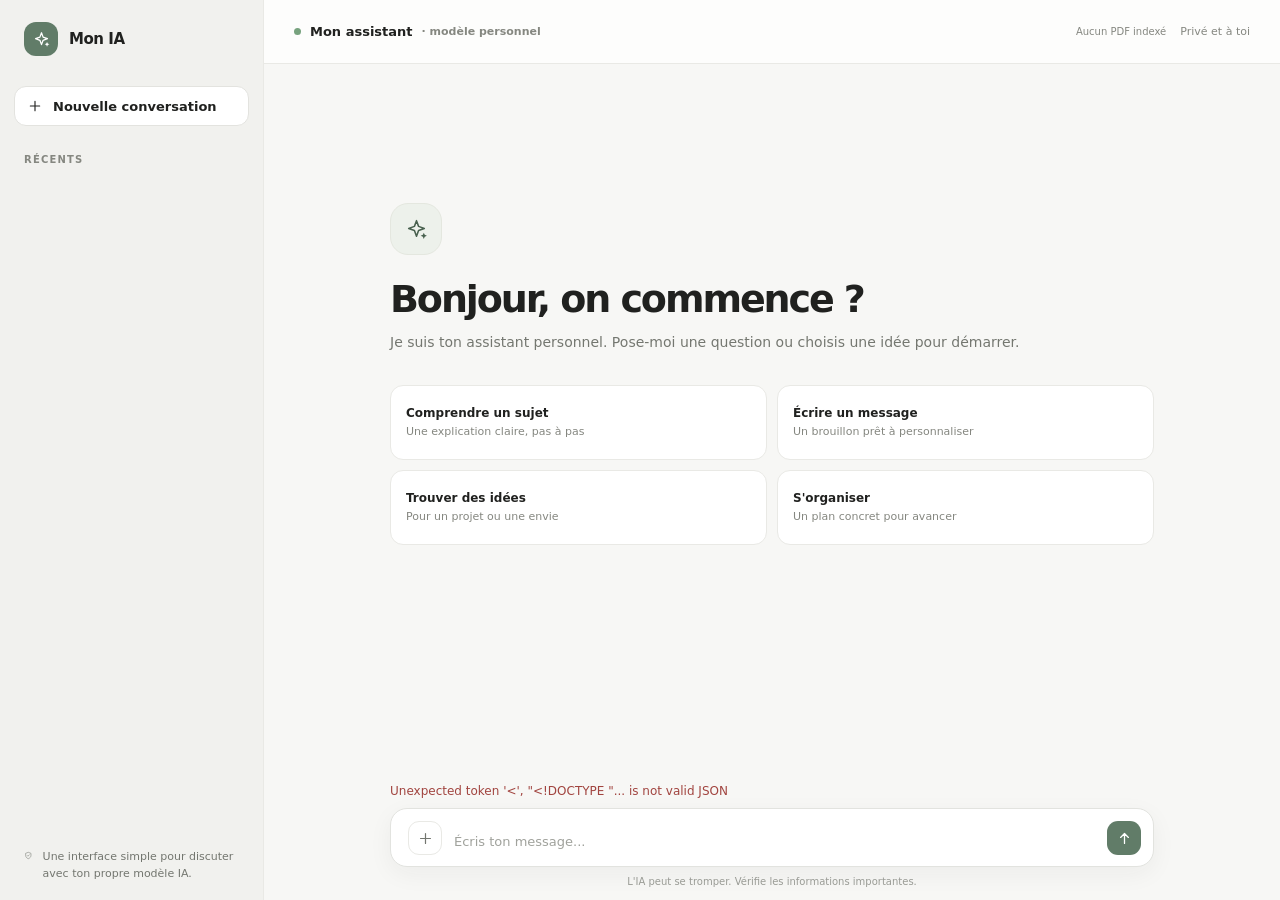
==== static/index.html @ f9702846 "rags" ====
<!doctype html>
<html lang="fr">
  <head>
    <meta charset="utf-8" />
    <meta name="viewport" content="width=device-width, initial-scale=1" />
    <meta name="theme-color" content="#f7f7f5" />
    <title>Mon IA — Assistant personnel</title>
    <style>
      :root {
        color-scheme: light;
        --ink: #20211f;
        --muted: #858780;
        --line: #e9e9e5;
        --paper: #fff;
        --canvas: #f7f7f5;
        --green: #617c68;
        --green-dark: #49614f;
      }

      * { box-sizing: border-box; }

      body {
        margin: 0;
        min-width: 320px;
        height: 100dvh;
        overflow: hidden;
        color: var(--ink);
        background: var(--canvas);
        font-family: Inter, ui-sans-serif, system-ui, -apple-system, BlinkMacSystemFont, "Segoe UI", sans-serif;
      }

      button, textarea { font: inherit; }
      button { color: inherit; }

      .app { display: flex; height: 100%; }

      .sidebar {
        display: flex;
        flex: 0 0 264px;
        flex-direction: column;
        padding: 22px 14px 16px;
        border-right: 1px solid var(--line);
        background: #f1f1ee;
      }

      .brand {
        display: flex;
        align-items: center;
        gap: 11px;
        padding: 0 10px;
        font-size: 15px;
        font-weight: 650;
        letter-spacing: -0.03em;
      }

      .brand-mark {
        display: grid;
        width: 34px;
        height: 34px;
        place-items: center;
        border-radius: 12px;
        color: #fff;
        background: var(--green);
      }

      .new-chat {
        display: flex;
        align-items: center;
        gap: 10px;
        width: 100%;
        margin-top: 30px;
        padding: 11px 12px;
        border: 1px solid #e3e3df;
        border-radius: 12px;
        background: #fff;
        cursor: pointer;
        font-size: 13px;
        font-weight: 560;
        transition: border-color 160ms, background 160ms;
      }

      .new-chat:hover { border-color: #c7c8c1; background: #fbfbfa; }
      .section-label {
        margin: 28px 10px 9px;
        color: var(--muted);
        font-size: 10px;
        font-weight: 700;
        letter-spacing: 0.12em;
        text-transform: uppercase;
      }

      .history { display: grid; gap: 3px; overflow: auto; }
      .history-item {
        overflow: hidden;
        padding: 10px 11px;
        border: 0;
        border-radius: 9px;
        background: transparent;
        cursor: pointer;
        text-align: left;
        text-overflow: ellipsis;
        white-space: nowrap;
        font-size: 12px;
      }
      .history-item:hover, .history-item.active { background: #e6e7e2; }

      .sidebar-note {
        display: flex;
        gap: 10px;
        align-items: flex-start;
        margin-top: auto;
        padding: 12px 10px 2px;
        color: #73766f;
        font-size: 11px;
        line-height: 1.55;
      }

      .main { display: flex; min-width: 0; flex: 1; flex-direction: column; }

      .topbar {
        display: flex;
        flex: 0 0 64px;
        align-items: center;
        justify-content: space-between;
        padding: 0 30px;
        border-bottom: 1px solid var(--line);
        background: rgb(255 255 255 / 72%);
      }

      .model-name { display: flex; align-items: center; gap: 9px; font-size: 13px; font-weight: 620; }
      .model-dot { width: 7px; height: 7px; border-radius: 50%; background: #77a27e; }
      .model-label { color: var(--muted); font-size: 11px; }
      .topbar-actions { display: flex; align-items: center; gap: 14px; }
      .upload-button {
        display: grid;
        width: 34px;
        height: 34px;
        flex: 0 0 34px;
        place-items: center;
        border: 1px solid var(--line);
        border-radius: 11px;
        background: #fff;
        cursor: pointer;
        color: #73766f;
        transition: border-color 160ms, color 160ms;
      }
      .upload-button:hover { border-color: #c6cec3; color: var(--green-dark); }
      .upload-button input { display: none; }
      .document-status {
        max-width: 220px;
        overflow: hidden;
        color: var(--muted);
        text-overflow: ellipsis;
        white-space: nowrap;
        font-size: 10px;
      }

      .conversation {
        width: min(100%, 820px);
        flex: 1;
        align-self: center;
        overflow-y: auto;
        padding: 32px 28px 26px;
        scroll-behavior: smooth;
      }

      .welcome {
        display: flex;
        min-height: 100%;
        flex-direction: column;
        justify-content: center;
        padding: 0 0 50px;
      }

      .welcome-mark {
        display: grid;
        width: 52px;
        height: 52px;
        place-items: center;
        margin-bottom: 22px;
        border: 1px solid #e4e7df;
        border-radius: 18px;
        color: var(--green-dark);
        background: #edf1eb;
      }

      h1 {
        margin: 0;
        font-size: clamp(28px, 4vw, 38px);
        font-weight: 570;
        letter-spacing: -0.055em;
      }

      .welcome-copy { margin: 10px 0 30px; color: #747770; font-size: 14px; line-height: 1.65; }
      .suggestions { display: grid; grid-template-columns: repeat(2, minmax(0, 1fr)); gap: 10px; }

      .suggestion {
        display: flex;
        min-height: 75px;
        flex-direction: column;
        align-items: flex-start;
        justify-content: center;
        gap: 5px;
        padding: 13px 15px;
        border: 1px solid var(--line);
        border-radius: 13px;
        background: #fff;
        cursor: pointer;
        text-align: left;
        transition: border-color 160ms, transform 160ms;
      }
      .suggestion:hover { transform: translateY(-1px); border-color: #c6cec3; }
      .suggestion strong { font-size: 12px; font-weight: 620; }
      .suggestion span { color: var(--muted); font-size: 11px; }

      .message-list { display: grid; gap: 27px; padding: 6px 0 22px; }
      .message { display: flex; gap: 12px; align-items: flex-start; }
      .message-avatar {
        display: grid;
        width: 30px;
        height: 30px;
        flex: 0 0 30px;
        place-items: center;
        border: 1px solid #e3e5df;
        border-radius: 11px;
        color: var(--green-dark);
        background: #edf1eb;
      }
      .message.user { justify-content: flex-end; }
      .message.user .message-body {
        max-width: min(80%, 560px);
        padding: 11px 15px;
        border: 1px solid #e9e9e5;
        border-radius: 16px 16px 4px 16px;
        background: #fff;
      }
      .message.assistant .message-body { padding: 5px 0; }
      .message-content { color: #343631; font-size: 13px; line-height: 1.75; white-space: pre-wrap; overflow-wrap: anywhere; }
      .message.user .message-content { line-height: 1.6; }
      .message.error .message-content { color: #a1443f; }
      .typing { display: flex; gap: 4px; align-items: center; height: 25px; }
      .typing i { width: 5px; height: 5px; border-radius: 50%; background: #9b9e96; animation: pulse 1s infinite ease-in-out; }
      .typing i:nth-child(2) { animation-delay: 150ms; }
      .typing i:nth-child(3) { animation-delay: 300ms; }
      @keyframes pulse { 50% { opacity: .35; transform: translateY(-3px); } }

      .composer-wrap { width: min(100%, 820px); align-self: center; padding: 0 28px 13px; }
      .error-banner { display: none; margin: 0 0 10px; color: #a1443f; font-size: 12px; }
      .error-banner.visible { display: block; }
      .composer {
        display: flex;
        align-items: flex-end;
        gap: 10px;
        padding: 12px 12px 11px 17px;
        border: 1px solid #e2e3df;
        border-radius: 17px;
        background: #fff;
        box-shadow: 0 7px 24px rgb(35 39 31 / 5%);
        transition: border-color 160ms, box-shadow 160ms;
      }
      .composer:focus-within { border-color: #b9c5b8; box-shadow: 0 7px 24px rgb(35 39 31 / 7%); }
      textarea {
        width: 100%;
        max-height: 170px;
        min-height: 25px;
        resize: none;
        border: 0;
        outline: 0;
        color: var(--ink);
        background: transparent;
        font-size: 13px;
        line-height: 1.6;
      }
      textarea::placeholder { color: #a0a29c; }
      .send {
        display: grid;
        width: 34px;
        height: 34px;
        flex: 0 0 34px;
        place-items: center;
        border: 0;
        border-radius: 11px;
        color: #fff;
        background: var(--green);
        cursor: pointer;
        transition: background 160ms, opacity 160ms;
      }
      .send:hover:not(:disabled) { background: var(--green-dark); }
      .send:disabled { cursor: default; opacity: .48; }
      .hint { margin: 9px 0 0; color: #999b95; text-align: center; font-size: 10px; }

      @media (max-width: 680px) {
        .sidebar { display: none; }
        .topbar { flex-basis: 56px; padding: 0 17px; }
        .topbar-actions { gap: 8px; }
        .topbar-actions > .model-label { display: none; }
        .document-status { max-width: 100px; }
        .conversation { padding: 22px 18px 20px; }
        .composer-wrap { padding: 0 14px 11px; }
        .suggestions { grid-template-columns: 1fr; }
        .suggestion { min-height: 62px; }
        .welcome { padding-bottom: 20px; }
        .message.user .message-body { max-width: 88%; }
      }
    </style>
  </head>
  <body>
    <div class="app">
      <aside class="sidebar">
        <div class="brand">
          <span class="brand-mark" aria-hidden="true">
            <svg width="19" height="19" viewBox="0 0 24 24" fill="none"><path d="M12 3.5 14 9l5.5 2-5.5 2-2 5.5L10 13l-5.5-2L10 9l2-5.5Z" stroke="currentColor" stroke-width="1.6" stroke-linejoin="round"/><path d="m19 15 .9 2.1L22 18l-2.1.9L19 21l-.9-2.1L16 18l2.1-.9L19 15Z" fill="currentColor"/></svg>
          </span>
          <span>Mon IA</span>
        </div>
        <button class="new-chat" id="new-chat" type="button">
          <svg width="16" height="16" viewBox="0 0 24 24" fill="none" aria-hidden="true"><path d="M12 5v14M5 12h14" stroke="currentColor" stroke-width="1.7" stroke-linecap="round"/></svg>
          Nouvelle conversation
        </button>
        <p class="section-label">Récents</p>
        <nav class="history" id="history" aria-label="Conversations récentes"></nav>
        <div class="sidebar-note">
          <svg width="15" height="15" viewBox="0 0 24 24" fill="none" aria-hidden="true"><path d="M12 3 4.5 6v5.5c0 4.4 3 7.8 7.5 9.5 4.5-1.7 7.5-5.1 7.5-9.5V6L12 3Z" stroke="currentColor" stroke-width="1.5"/><path d="m9 12 2 2 4-4" stroke="currentColor" stroke-width="1.5" stroke-linecap="round" stroke-linejoin="round"/></svg>
          <span>Une interface simple pour discuter avec ton propre modèle IA.</span>
        </div>
      </aside>

      <main class="main">
        <header class="topbar">
          <div class="model-name"><span class="model-dot"></span> Mon assistant <span class="model-label">· modèle personnel</span></div>
          <div class="topbar-actions">
            <span class="document-status" id="document-status">Aucun PDF indexé</span>
            <span class="model-label">Privé et à toi</span>
          </div>
        </header>
        <section class="conversation" id="conversation" aria-live="polite">
          <div class="welcome" id="welcome">
            <div class="welcome-mark" aria-hidden="true">
              <svg width="25" height="25" viewBox="0 0 24 24" fill="none"><path d="M12 3.5 14 9l5.5 2-5.5 2-2 5.5L10 13l-5.5-2L10 9l2-5.5Z" stroke="currentColor" stroke-width="1.5" stroke-linejoin="round"/><path d="m19 15 .9 2.1L22 18l-2.1.9L19 21l-.9-2.1L16 18l2.1-.9L19 15Z" fill="currentColor"/></svg>
            </div>
            <h1>Bonjour, on commence&nbsp;?</h1>
            <p class="welcome-copy">Je suis ton assistant personnel. Pose-moi une question ou choisis une idée pour démarrer.</p>
            <div class="suggestions">
              <button class="suggestion" type="button" data-prompt="Explique-moi simplement comment fonctionne l'intelligence artificielle."><strong>Comprendre un sujet</strong><span>Une explication claire, pas à pas</span></button>
              <button class="suggestion" type="button" data-prompt="Aide-moi à écrire un message professionnel pour demander un rendez-vous."><strong>Écrire un message</strong><span>Un brouillon prêt à personnaliser</span></button>
              <button class="suggestion" type="button" data-prompt="Donne-moi trois idées de projets simples pour apprendre à coder."><strong>Trouver des idées</strong><span>Pour un projet ou une envie</span></button>
              <button class="suggestion" type="button" data-prompt="Aide-moi à organiser ma semaine avec une méthode simple."><strong>S'organiser</strong><span>Un plan concret pour avancer</span></button>
            </div>
          </div>
          <div class="message-list" id="message-list"></div>
        </section>
        <div class="composer-wrap">
          <p class="error-banner" id="error-banner" role="alert"></p>
          <form class="composer" id="composer">
            <label class="upload-button" for="document-upload" title="Ajouter un PDF" aria-label="Ajouter un PDF">
              <svg width="17" height="17" viewBox="0 0 24 24" fill="none" aria-hidden="true"><path d="M12 5v14m-7-7h14" stroke="currentColor" stroke-width="1.7" stroke-linecap="round"/></svg>
              <input id="document-upload" type="file" accept="application/pdf,.pdf" aria-label="Ajouter un PDF" />
            </label>
            <textarea id="prompt" rows="1" maxlength="12000" placeholder="Écris ton message..." aria-label="Ton message"></textarea>
            <button class="send" id="send" type="submit" aria-label="Envoyer le message">
              <svg width="17" height="17" viewBox="0 0 24 24" fill="none" aria-hidden="true"><path d="M12 19V5m0 0L6.5 10.5M12 5l5.5 5.5" stroke="currentColor" stroke-width="1.8" stroke-linecap="round" stroke-linejoin="round"/></svg>
            </button>
          </form>
          <p class="hint">L'IA peut se tromper. Vérifie les informations importantes.</p>
        </div>
      </main>
    </div>

    <script>
      const STORAGE_KEY = "mon-ia-conversations-v1";
      const conversation = document.querySelector("#conversation");
      const messageList = document.querySelector("#message-list");
      const welcome = document.querySelector("#welcome");
      const historyList = document.querySelector("#history");
      const form = document.querySelector("#composer");
      const promptInput = document.querySelector("#prompt");
      const sendButton = document.querySelector("#send");
      const errorBanner = document.querySelector("#error-banner");
      const documentStatus = document.querySelector("#document-status");
      const documentUpload = document.querySelector("#document-upload");
      let chats = JSON.parse(localStorage.getItem(STORAGE_KEY) || "[]");
      let activeChatId = null;
      let waiting = false;

      function activeChat() {
        return chats.find((chat) => chat.id === activeChatId);
      }

      function saveChats() {
        localStorage.setItem(STORAGE_KEY, JSON.stringify(chats));
      }

      function renderHistory() {
        historyList.replaceChildren();
        [...chats].reverse().forEach((chat) => {
          const item = document.createElement("button");
          item.type = "button";
          item.className = `history-item${chat.id === activeChatId ? " active" : ""}`;
          item.textContent = chat.title;
          item.title = chat.title;
          item.addEventListener("click", () => {
            activeChatId = chat.id;
            errorBanner.classList.remove("visible");
            render();
          });
          historyList.append(item);
        });
      }

      function createMessage(message, isError = false) {
        const row = document.createElement("article");
        row.className = `message ${message.role}${isError ? " error" : ""}`;
        if (message.role === "assistant") {
          const avatar = document.createElement("span");
          avatar.className = "message-avatar";
          avatar.setAttribute("aria-hidden", "true");
          avatar.innerHTML = '<svg width="15" height="15" viewBox="0 0 24 24" fill="none"><path d="M12 3.5 14 9l5.5 2-5.5 2-2 5.5L10 13l-5.5-2L10 9l2-5.5Z" stroke="currentColor" stroke-width="1.6" stroke-linejoin="round"/></svg>';
          row.append(avatar);
        }
        const body = document.createElement("div");
        body.className = "message-body";
        const content = document.createElement("div");
        content.className = "message-content";
        content.textContent = message.content;
        body.append(content);
        row.append(body);
        return row;
      }

      function render() {
        const chat = activeChat();
        welcome.hidden = Boolean(chat?.messages.length);
        messageList.replaceChildren();
        if (chat) chat.messages.forEach((message) => messageList.append(createMessage(message)));
        renderHistory();
        conversation.scrollTop = conversation.scrollHeight;
      }

      function newChat() {
        activeChatId = null;
        errorBanner.classList.remove("visible");
        render();
        promptInput.focus();
      }

      function resizeInput() {
        promptInput.style.height = "auto";
        promptInput.style.height = `${Math.min(promptInput.scrollHeight, 170)}px`;
      }

      function showError(message) {
        errorBanner.textContent = message;
        errorBanner.classList.add("visible");
      }

      function addTypingIndicator() {
        const row = document.createElement("article");
        row.className = "message assistant";
        row.id = "typing-indicator";
        row.innerHTML = '<span class="message-avatar" aria-hidden="true">✦</span><div class="message-body"><div class="typing" aria-label="Réponse en cours"><i></i><i></i><i></i></div></div>';
        messageList.append(row);
        conversation.scrollTop = conversation.scrollHeight;
      }

      async function actualiserDocuments() {
        const response = await fetch("/documents");
        const result = await response.json();
        if (!response.ok) throw new Error(result.detail || "Impossible de lire les PDF indexés.");
        const documents = result.documents || [];
        documentStatus.textContent = documents.length
          ? `${documents.length} PDF prêt${documents.length > 1 ? "s" : ""} : ${documents.map((doc) => doc.document).join(", ")}`
          : "Aucun PDF indexé";
        documentStatus.title = documentStatus.textContent;
      }

      documentUpload.addEventListener("change", async () => {
        const fichier = documentUpload.files[0];
        if (!fichier) return;

        documentUpload.disabled = true;
        documentStatus.textContent = `Indexation de ${fichier.name}…`;
        errorBanner.classList.remove("visible");
        try {
          const formData = new FormData();
          formData.append("fichier", fichier);
          const response = await fetch("/documents", { method: "POST", body: formData });
          const result = await response.json();
          if (!response.ok) throw new Error(result.detail || "Impossible d'indexer ce PDF.");
          documentStatus.textContent = `${result.document} · ${result.chunks} extraits indexés`;
          documentStatus.title = documentStatus.textContent;
        } catch (error) {
          showError(error instanceof Error ? error.message : "Impossible d'indexer ce PDF.");
          try {
            await actualiserDocuments();
          } catch (refreshError) {
            console.error(refreshError);
          }
        } finally {
          documentUpload.disabled = false;
          documentUpload.value = "";
        }
      });

      form.addEventListener("submit", async (event) => {
        event.preventDefault();
        const text = promptInput.value.trim();
        if (!text || waiting) return;

        if (!activeChat()) {
          const chat = { id: crypto.randomUUID(), title: text.slice(0, 38), messages: [] };
          chats.push(chat);
          activeChatId = chat.id;
        }
        const chat = activeChat();
        chat.messages.push({ role: "user", content: text });
        saveChats();
        render();
        promptInput.value = "";
        resizeInput();
        waiting = true;
        sendButton.disabled = true;
        errorBanner.classList.remove("visible");
        addTypingIndicator();

        try {
          const response = await fetch("/chat", {
            method: "POST",
            headers: { "Content-Type": "application/json" },
            body: JSON.stringify({ messages: chat.messages }),
          });
          const result = await response.json();
          if (!response.ok) throw new Error(result.detail || "Une erreur est survenue.");
          if (typeof result.reponse !== "string" || !result.reponse.trim()) {
            throw new Error("Le modèle a renvoyé une réponse vide.");
          }
          const sources = Array.isArray(result.sources) && result.sources.length
            ? `\n\nSources : ${result.sources.map((source) => `${source.document}, p. ${source.page}`).join(" · ")}`
            : "";
          chat.messages.push({ role: "assistant", content: `${result.reponse}${sources}` });
          saveChats();
          errorBanner.classList.remove("visible");
        } catch (error) {
          showError(error instanceof Error ? error.message : "Impossible de contacter ton IA. Réessaie.");
        } finally {
          waiting = false;
          sendButton.disabled = false;
          render();
          promptInput.focus();
        }
      });

      document.querySelector("#new-chat").addEventListener("click", newChat);
      document.querySelectorAll(".suggestion").forEach((button) => {
        button.addEventListener("click", () => {
          promptInput.value = button.dataset.prompt;
          resizeInput();
          promptInput.focus();
        });
      });
      promptInput.addEventListener("input", resizeInput);
      promptInput.addEventListener("keydown", (event) => {
        if (event.key === "Enter" && !event.shiftKey) {
          event.preventDefault();
          form.requestSubmit();
        }
      });
      render();
      actualiserDocuments().catch((error) => showError(error.message));
    </script>
  </body>
</html>
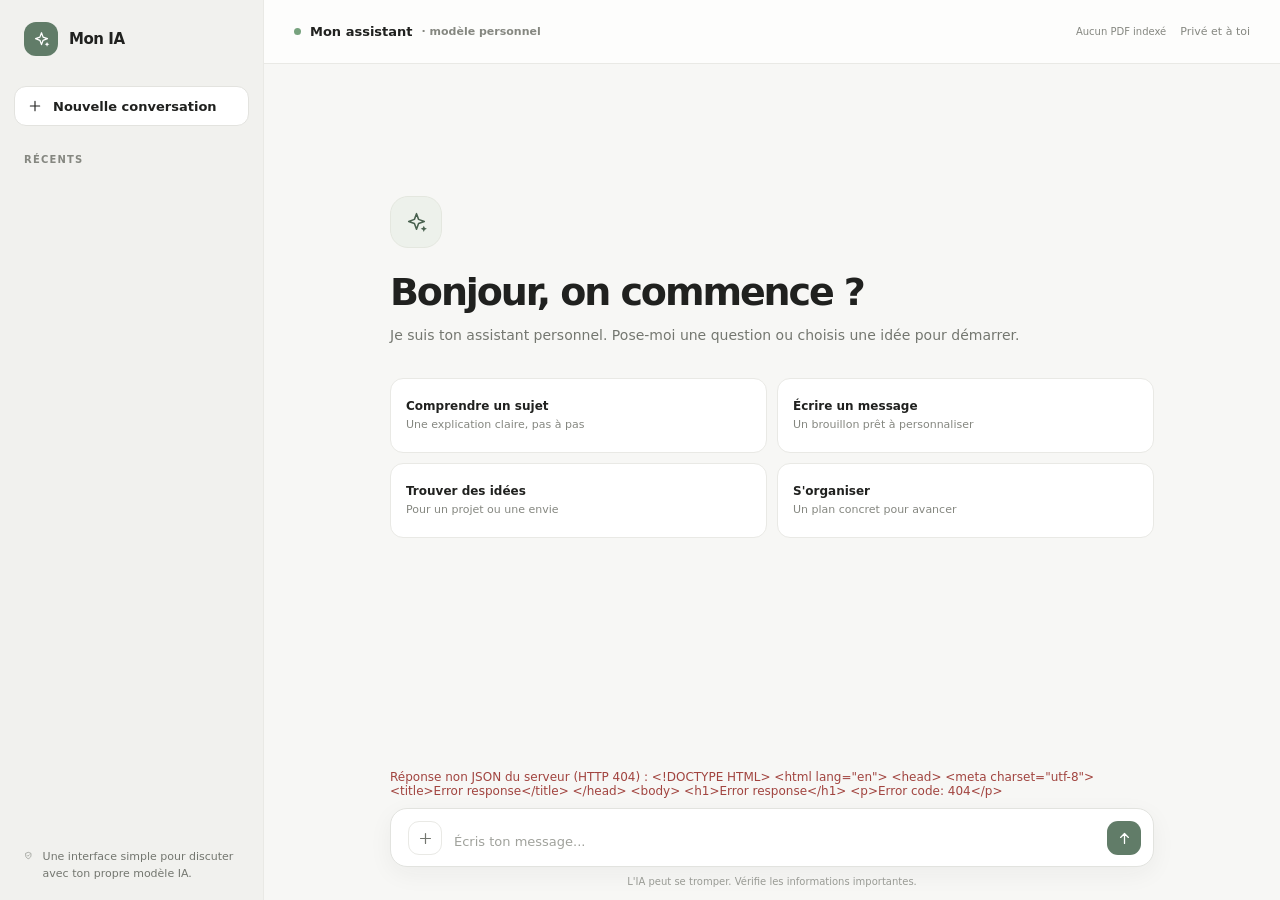
==== commit c294aae9: "rags+LLM" ====
--- a/static/index.html
+++ b/static/index.html
@@ -236,6 +236,7 @@
       }
       .message.assistant .message-body { padding: 5px 0; }
       .message-content { color: #343631; font-size: 13px; line-height: 1.75; white-space: pre-wrap; overflow-wrap: anywhere; }
+      .message-image { display: block; max-width: min(100%, 640px); max-height: 640px; margin-top: 12px; border-radius: 12px; }
       .message.user .message-content { line-height: 1.6; }
       .message.error .message-content { color: #a1443f; }
       .typing { display: flex; gap: 4px; align-items: center; height: 25px; }
@@ -387,7 +388,11 @@
       }
 
       function saveChats() {
-        localStorage.setItem(STORAGE_KEY, JSON.stringify(chats));
+        const savedChats = chats.map((chat) => ({
+          ...chat,
+          messages: chat.messages.map(({ role, content }) => ({ role, content })),
+        }));
+        localStorage.setItem(STORAGE_KEY, JSON.stringify(savedChats));
       }
 
       function renderHistory() {
@@ -423,6 +428,13 @@
         content.className = "message-content";
         content.textContent = message.content;
         body.append(content);
+        if (message.image) {
+          const image = document.createElement("img");
+          image.className = "message-image";
+          image.src = message.image;
+          image.alt = "Image générée";
+          body.append(image);
+        }
         row.append(body);
         return row;
       }
@@ -462,9 +474,19 @@
         conversation.scrollTop = conversation.scrollHeight;
       }
 
+      async function lireReponse(response) {
+        const body = await response.text();
+        try {
+          return JSON.parse(body);
+        } catch {
+          const detail = body.trim().slice(0, 200) || "réponse vide";
+          throw new Error(`Réponse non JSON du serveur (HTTP ${response.status}) : ${detail}`);
+        }
+      }
+
       async function actualiserDocuments() {
         const response = await fetch("/documents");
-        const result = await response.json();
+        const result = await lireReponse(response);
         if (!response.ok) throw new Error(result.detail || "Impossible de lire les PDF indexés.");
         const documents = result.documents || [];
         documentStatus.textContent = documents.length
@@ -484,7 +506,7 @@
           const formData = new FormData();
           formData.append("fichier", fichier);
           const response = await fetch("/documents", { method: "POST", body: formData });
-          const result = await response.json();
+          const result = await lireReponse(response);
           if (!response.ok) throw new Error(result.detail || "Impossible d'indexer ce PDF.");
           documentStatus.textContent = `${result.document} · ${result.chunks} extraits indexés`;
           documentStatus.title = documentStatus.textContent;
@@ -526,9 +548,11 @@
           const response = await fetch("/chat", {
             method: "POST",
             headers: { "Content-Type": "application/json" },
-            body: JSON.stringify({ messages: chat.messages }),
+            body: JSON.stringify({
+              messages: chat.messages.map(({ role, content }) => ({ role, content })),
+            }),
           });
-          const result = await response.json();
+          const result = await lireReponse(response);
           if (!response.ok) throw new Error(result.detail || "Une erreur est survenue.");
           if (typeof result.reponse !== "string" || !result.reponse.trim()) {
             throw new Error("Le modèle a renvoyé une réponse vide.");
@@ -536,7 +560,11 @@
           const sources = Array.isArray(result.sources) && result.sources.length
             ? `\n\nSources : ${result.sources.map((source) => `${source.document}, p. ${source.page}`).join(" · ")}`
             : "";
-          chat.messages.push({ role: "assistant", content: `${result.reponse}${sources}` });
+          chat.messages.push({
+            role: "assistant",
+            content: `${result.reponse}${sources}`,
+            ...(result.image ? { image: result.image } : {}),
+          });
           saveChats();
           errorBanner.classList.remove("visible");
         } catch (error) {
